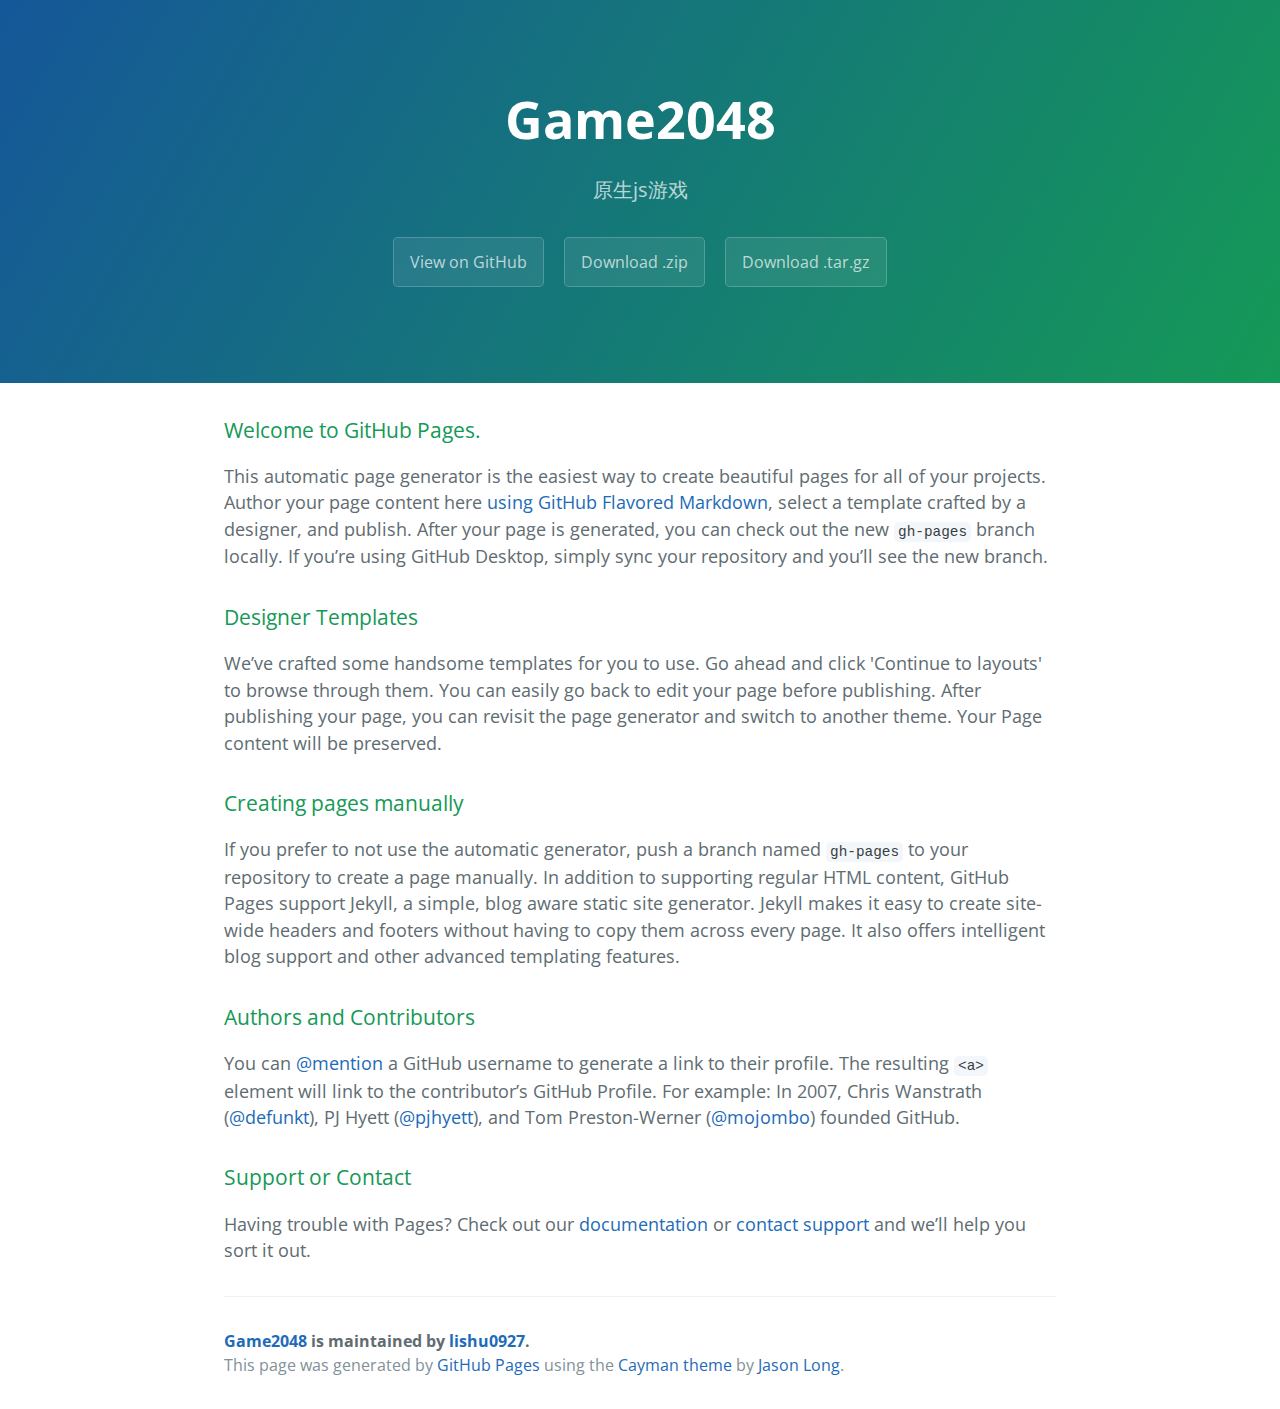
==== index.html @ 7d84e9fc "Create gh-pages branch via GitHub" ====
<!DOCTYPE html>
<html lang="en-us">
  <head>
    <meta charset="UTF-8">
    <title>Game2048 by lishu0927</title>
    <meta name="viewport" content="width=device-width, initial-scale=1">
    <link rel="stylesheet" type="text/css" href="stylesheets/normalize.css" media="screen">
    <link href='https://fonts.googleapis.com/css?family=Open+Sans:400,700' rel='stylesheet' type='text/css'>
    <link rel="stylesheet" type="text/css" href="stylesheets/stylesheet.css" media="screen">
    <link rel="stylesheet" type="text/css" href="stylesheets/github-light.css" media="screen">
  </head>
  <body>
    <section class="page-header">
      <h1 class="project-name">Game2048</h1>
      <h2 class="project-tagline">原生js游戏</h2>
      <a href="https://github.com/lishu0927/game2048" class="btn">View on GitHub</a>
      <a href="https://github.com/lishu0927/game2048/zipball/master" class="btn">Download .zip</a>
      <a href="https://github.com/lishu0927/game2048/tarball/master" class="btn">Download .tar.gz</a>
    </section>

    <section class="main-content">
      <h3>
<a id="welcome-to-github-pages" class="anchor" href="#welcome-to-github-pages" aria-hidden="true"><span aria-hidden="true" class="octicon octicon-link"></span></a>Welcome to GitHub Pages.</h3>

<p>This automatic page generator is the easiest way to create beautiful pages for all of your projects. Author your page content here <a href="https://guides.github.com/features/mastering-markdown/">using GitHub Flavored Markdown</a>, select a template crafted by a designer, and publish. After your page is generated, you can check out the new <code>gh-pages</code> branch locally. If you’re using GitHub Desktop, simply sync your repository and you’ll see the new branch.</p>

<h3>
<a id="designer-templates" class="anchor" href="#designer-templates" aria-hidden="true"><span aria-hidden="true" class="octicon octicon-link"></span></a>Designer Templates</h3>

<p>We’ve crafted some handsome templates for you to use. Go ahead and click 'Continue to layouts' to browse through them. You can easily go back to edit your page before publishing. After publishing your page, you can revisit the page generator and switch to another theme. Your Page content will be preserved.</p>

<h3>
<a id="creating-pages-manually" class="anchor" href="#creating-pages-manually" aria-hidden="true"><span aria-hidden="true" class="octicon octicon-link"></span></a>Creating pages manually</h3>

<p>If you prefer to not use the automatic generator, push a branch named <code>gh-pages</code> to your repository to create a page manually. In addition to supporting regular HTML content, GitHub Pages support Jekyll, a simple, blog aware static site generator. Jekyll makes it easy to create site-wide headers and footers without having to copy them across every page. It also offers intelligent blog support and other advanced templating features.</p>

<h3>
<a id="authors-and-contributors" class="anchor" href="#authors-and-contributors" aria-hidden="true"><span aria-hidden="true" class="octicon octicon-link"></span></a>Authors and Contributors</h3>

<p>You can <a href="https://help.github.com/articles/basic-writing-and-formatting-syntax/#mentioning-users-and-teams" class="user-mention">@mention</a> a GitHub username to generate a link to their profile. The resulting <code>&lt;a&gt;</code> element will link to the contributor’s GitHub Profile. For example: In 2007, Chris Wanstrath (<a href="https://github.com/defunkt" class="user-mention">@defunkt</a>), PJ Hyett (<a href="https://github.com/pjhyett" class="user-mention">@pjhyett</a>), and Tom Preston-Werner (<a href="https://github.com/mojombo" class="user-mention">@mojombo</a>) founded GitHub.</p>

<h3>
<a id="support-or-contact" class="anchor" href="#support-or-contact" aria-hidden="true"><span aria-hidden="true" class="octicon octicon-link"></span></a>Support or Contact</h3>

<p>Having trouble with Pages? Check out our <a href="https://help.github.com/pages">documentation</a> or <a href="https://github.com/contact">contact support</a> and we’ll help you sort it out.</p>

      <footer class="site-footer">
        <span class="site-footer-owner"><a href="https://github.com/lishu0927/game2048">Game2048</a> is maintained by <a href="https://github.com/lishu0927">lishu0927</a>.</span>

        <span class="site-footer-credits">This page was generated by <a href="https://pages.github.com">GitHub Pages</a> using the <a href="https://github.com/jasonlong/cayman-theme">Cayman theme</a> by <a href="https://twitter.com/jasonlong">Jason Long</a>.</span>
      </footer>

    </section>

  
  </body>
</html>
---- stylesheets/stylesheet.css ----
* {
  box-sizing: border-box; }

body {
  padding: 0;
  margin: 0;
  font-family: "Open Sans", "Helvetica Neue", Helvetica, Arial, sans-serif;
  font-size: 16px;
  line-height: 1.5;
  color: #606c71; }

a {
  color: #1e6bb8;
  text-decoration: none; }
  a:hover {
    text-decoration: underline; }

.btn {
  display: inline-block;
  margin-bottom: 1rem;
  color: rgba(255, 255, 255, 0.7);
  background-color: rgba(255, 255, 255, 0.08);
  border-color: rgba(255, 255, 255, 0.2);
  border-style: solid;
  border-width: 1px;
  border-radius: 0.3rem;
  transition: color 0.2s, background-color 0.2s, border-color 0.2s; }
  .btn + .btn {
    margin-left: 1rem; }

.btn:hover {
  color: rgba(255, 255, 255, 0.8);
  text-decoration: none;
  background-color: rgba(255, 255, 255, 0.2);
  border-color: rgba(255, 255, 255, 0.3); }

@media screen and (min-width: 64em) {
  .btn {
    padding: 0.75rem 1rem; } }

@media screen and (min-width: 42em) and (max-width: 64em) {
  .btn {
    padding: 0.6rem 0.9rem;
    font-size: 0.9rem; } }

@media screen and (max-width: 42em) {
  .btn {
    display: block;
    width: 100%;
    padding: 0.75rem;
    font-size: 0.9rem; }
    .btn + .btn {
      margin-top: 1rem;
      margin-left: 0; } }

.page-header {
  color: #fff;
  text-align: center;
  background-color: #159957;
  background-image: linear-gradient(120deg, #155799, #159957); }

@media screen and (min-width: 64em) {
  .page-header {
    padding: 5rem 6rem; } }

@media screen and (min-width: 42em) and (max-width: 64em) {
  .page-header {
    padding: 3rem 4rem; } }

@media screen and (max-width: 42em) {
  .page-header {
    padding: 2rem 1rem; } }

.project-name {
  margin-top: 0;
  margin-bottom: 0.1rem; }

@media screen and (min-width: 64em) {
  .project-name {
    font-size: 3.25rem; } }

@media screen and (min-width: 42em) and (max-width: 64em) {
  .project-name {
    font-size: 2.25rem; } }

@media screen and (max-width: 42em) {
  .project-name {
    font-size: 1.75rem; } }

.project-tagline {
  margin-bottom: 2rem;
  font-weight: normal;
  opacity: 0.7; }

@media screen and (min-width: 64em) {
  .project-tagline {
    font-size: 1.25rem; } }

@media screen and (min-width: 42em) and (max-width: 64em) {
  .project-tagline {
    font-size: 1.15rem; } }

@media screen and (max-width: 42em) {
  .project-tagline {
    font-size: 1rem; } }

.main-content :first-child {
  margin-top: 0; }
.main-content img {
  max-width: 100%; }
.main-content h1, .main-content h2, .main-content h3, .main-content h4, .main-content h5, .main-content h6 {
  margin-top: 2rem;
  margin-bottom: 1rem;
  font-weight: normal;
  color: #159957; }
.main-content p {
  margin-bottom: 1em; }
.main-content code {
  padding: 2px 4px;
  font-family: Consolas, "Liberation Mono", Menlo, Courier, monospace;
  font-size: 0.9rem;
  color: #383e41;
  background-color: #f3f6fa;
  border-radius: 0.3rem; }
.main-content pre {
  padding: 0.8rem;
  margin-top: 0;
  margin-bottom: 1rem;
  font: 1rem Consolas, "Liberation Mono", Menlo, Courier, monospace;
  color: #567482;
  word-wrap: normal;
  background-color: #f3f6fa;
  border: solid 1px #dce6f0;
  border-radius: 0.3rem; }
  .main-content pre > code {
    padding: 0;
    margin: 0;
    font-size: 0.9rem;
    color: #567482;
    word-break: normal;
    white-space: pre;
    background: transparent;
    border: 0; }
.main-content .highlight {
  margin-bottom: 1rem; }
  .main-content .highlight pre {
    margin-bottom: 0;
    word-break: normal; }
.main-content .highlight pre, .main-content pre {
  padding: 0.8rem;
  overflow: auto;
  font-size: 0.9rem;
  line-height: 1.45;
  border-radius: 0.3rem; }
.main-content pre code, .main-content pre tt {
  display: inline;
  max-width: initial;
  padding: 0;
  margin: 0;
  overflow: initial;
  line-height: inherit;
  word-wrap: normal;
  background-color: transparent;
  border: 0; }
  .main-content pre code:before, .main-content pre code:after, .main-content pre tt:before, .main-content pre tt:after {
    content: normal; }
.main-content ul, .main-content ol {
  margin-top: 0; }
.main-content blockquote {
  padding: 0 1rem;
  margin-left: 0;
  color: #819198;
  border-left: 0.3rem solid #dce6f0; }
  .main-content blockquote > :first-child {
    margin-top: 0; }
  .main-content blockquote > :last-child {
    margin-bottom: 0; }
.main-content table {
  display: block;
  width: 100%;
  overflow: auto;
  word-break: normal;
  word-break: keep-all; }
  .main-content table th {
    font-weight: bold; }
  .main-content table th, .main-content table td {
    padding: 0.5rem 1rem;
    border: 1px solid #e9ebec; }
.main-content dl {
  padding: 0; }
  .main-content dl dt {
    padding: 0;
    margin-top: 1rem;
    font-size: 1rem;
    font-weight: bold; }
  .main-content dl dd {
    padding: 0;
    margin-bottom: 1rem; }
.main-content hr {
  height: 2px;
  padding: 0;
  margin: 1rem 0;
  background-color: #eff0f1;
  border: 0; }

@media screen and (min-width: 64em) {
  .main-content {
    max-width: 64rem;
    padding: 2rem 6rem;
    margin: 0 auto;
    font-size: 1.1rem; } }

@media screen and (min-width: 42em) and (max-width: 64em) {
  .main-content {
    padding: 2rem 4rem;
    font-size: 1.1rem; } }

@media screen and (max-width: 42em) {
  .main-content {
    padding: 2rem 1rem;
    font-size: 1rem; } }

.site-footer {
  padding-top: 2rem;
  margin-top: 2rem;
  border-top: solid 1px #eff0f1; }

.site-footer-owner {
  display: block;
  font-weight: bold; }

.site-footer-credits {
  color: #819198; }

@media screen and (min-width: 64em) {
  .site-footer {
    font-size: 1rem; } }

@media screen and (min-width: 42em) and (max-width: 64em) {
  .site-footer {
    font-size: 1rem; } }

@media screen and (max-width: 42em) {
  .site-footer {
    font-size: 0.9rem; } }
---- stylesheets/github-light.css ----
/*
The MIT License (MIT)

Copyright (c) 2015 GitHub, Inc.

Permission is hereby granted, free of charge, to any person obtaining a copy
of this software and associated documentation files (the "Software"), to deal
in the Software without restriction, including without limitation the rights
to use, copy, modify, merge, publish, distribute, sublicense, and/or sell
copies of the Software, and to permit persons to whom the Software is
furnished to do so, subject to the following conditions:

The above copyright notice and this permission notice shall be included in all
copies or substantial portions of the Software.

THE SOFTWARE IS PROVIDED "AS IS", WITHOUT WARRANTY OF ANY KIND, EXPRESS OR
IMPLIED, INCLUDING BUT NOT LIMITED TO THE WARRANTIES OF MERCHANTABILITY,
FITNESS FOR A PARTICULAR PURPOSE AND NONINFRINGEMENT. IN NO EVENT SHALL THE
AUTHORS OR COPYRIGHT HOLDERS BE LIABLE FOR ANY CLAIM, DAMAGES OR OTHER
LIABILITY, WHETHER IN AN ACTION OF CONTRACT, TORT OR OTHERWISE, ARISING FROM,
OUT OF OR IN CONNECTION WITH THE SOFTWARE OR THE USE OR OTHER DEALINGS IN THE
SOFTWARE.

*/

.pl-c /* comment */ {
  color: #969896;
}

.pl-c1      /* constant, markup.raw, meta.diff.header, meta.module-reference, meta.property-name, support, support.constant, support.variable, variable.other.constant */,
.pl-s .pl-v /* string variable */ {
  color: #0086b3;
}

.pl-e  /* entity */,
.pl-en /* entity.name */ {
  color: #795da3;
}

.pl-s .pl-s1 /* string source */,
.pl-smi      /* storage.modifier.import, storage.modifier.package, storage.type.java, variable.other, variable.parameter.function */ {
  color: #333;
}

.pl-ent /* entity.name.tag */ {
  color: #63a35c;
}

.pl-k /* keyword, storage, storage.type */ {
  color: #a71d5d;
}

.pl-pds              /* punctuation.definition.string, string.regexp.character-class */,
.pl-s                /* string */,
.pl-s .pl-pse .pl-s1 /* string punctuation.section.embedded source */,
.pl-sr               /* string.regexp */,
.pl-sr .pl-cce       /* string.regexp constant.character.escape */,
.pl-sr .pl-sra       /* string.regexp string.regexp.arbitrary-repitition */,
.pl-sr .pl-sre       /* string.regexp source.ruby.embedded */ {
  color: #183691;
}

.pl-v /* variable */ {
  color: #ed6a43;
}

.pl-id /* invalid.deprecated */ {
  color: #b52a1d;
}

.pl-ii /* invalid.illegal */ {
  background-color: #b52a1d;
  color: #f8f8f8;
}

.pl-sr .pl-cce /* string.regexp constant.character.escape */ {
  color: #63a35c;
  font-weight: bold;
}

.pl-ml /* markup.list */ {
  color: #693a17;
}

.pl-mh        /* markup.heading */,
.pl-mh .pl-en /* markup.heading entity.name */,
.pl-ms        /* meta.separator */ {
  color: #1d3e81;
  font-weight: bold;
}

.pl-mq /* markup.quote */ {
  color: #008080;
}

.pl-mi /* markup.italic */ {
  color: #333;
  font-style: italic;
}

.pl-mb /* markup.bold */ {
  color: #333;
  font-weight: bold;
}

.pl-md /* markup.deleted, meta.diff.header.from-file */ {
  background-color: #ffecec;
  color: #bd2c00;
}

.pl-mi1 /* markup.inserted, meta.diff.header.to-file */ {
  background-color: #eaffea;
  color: #55a532;
}

.pl-mdr /* meta.diff.range */ {
  color: #795da3;
  font-weight: bold;
}

.pl-mo /* meta.output */ {
  color: #1d3e81;
}
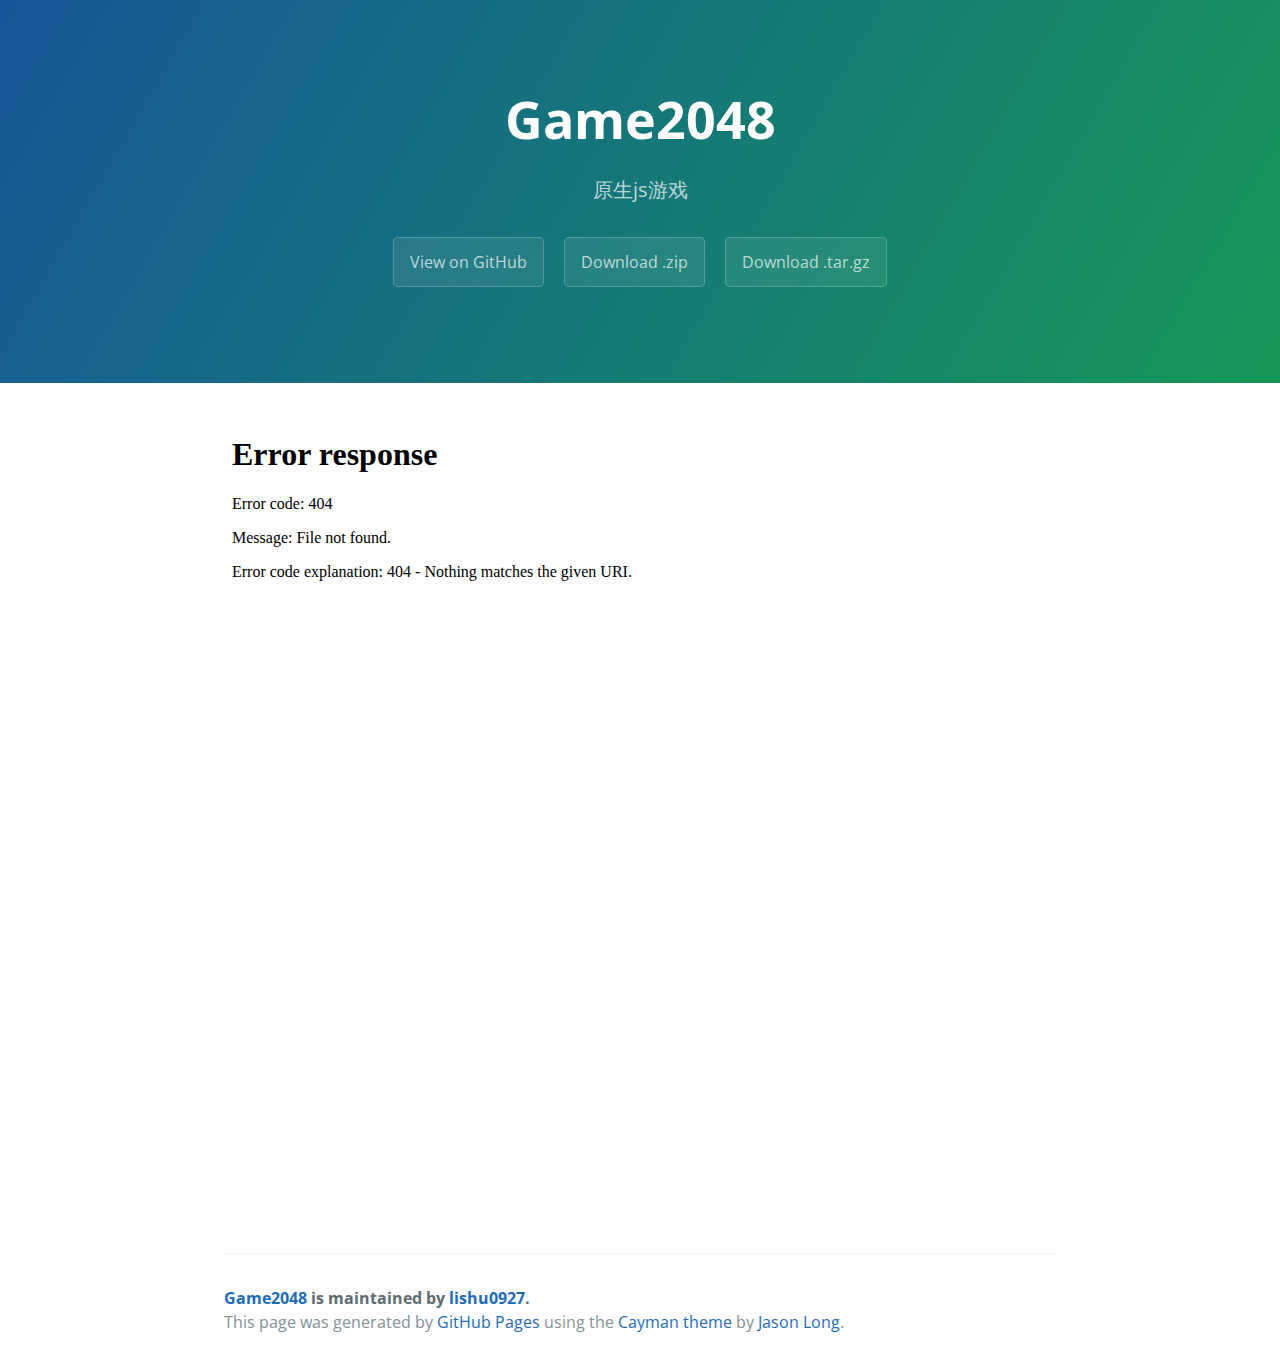
==== commit 21b350a4: "Update index.html" ====
--- a/index.html
+++ b/index.html
@@ -19,31 +19,7 @@
     </section>
 
     <section class="main-content">
-      <h3>
-<a id="welcome-to-github-pages" class="anchor" href="#welcome-to-github-pages" aria-hidden="true"><span aria-hidden="true" class="octicon octicon-link"></span></a>Welcome to GitHub Pages.</h3>
-
-<p>This automatic page generator is the easiest way to create beautiful pages for all of your projects. Author your page content here <a href="https://guides.github.com/features/mastering-markdown/">using GitHub Flavored Markdown</a>, select a template crafted by a designer, and publish. After your page is generated, you can check out the new <code>gh-pages</code> branch locally. If you’re using GitHub Desktop, simply sync your repository and you’ll see the new branch.</p>
-
-<h3>
-<a id="designer-templates" class="anchor" href="#designer-templates" aria-hidden="true"><span aria-hidden="true" class="octicon octicon-link"></span></a>Designer Templates</h3>
-
-<p>We’ve crafted some handsome templates for you to use. Go ahead and click 'Continue to layouts' to browse through them. You can easily go back to edit your page before publishing. After publishing your page, you can revisit the page generator and switch to another theme. Your Page content will be preserved.</p>
-
-<h3>
-<a id="creating-pages-manually" class="anchor" href="#creating-pages-manually" aria-hidden="true"><span aria-hidden="true" class="octicon octicon-link"></span></a>Creating pages manually</h3>
-
-<p>If you prefer to not use the automatic generator, push a branch named <code>gh-pages</code> to your repository to create a page manually. In addition to supporting regular HTML content, GitHub Pages support Jekyll, a simple, blog aware static site generator. Jekyll makes it easy to create site-wide headers and footers without having to copy them across every page. It also offers intelligent blog support and other advanced templating features.</p>
-
-<h3>
-<a id="authors-and-contributors" class="anchor" href="#authors-and-contributors" aria-hidden="true"><span aria-hidden="true" class="octicon octicon-link"></span></a>Authors and Contributors</h3>
-
-<p>You can <a href="https://help.github.com/articles/basic-writing-and-formatting-syntax/#mentioning-users-and-teams" class="user-mention">@mention</a> a GitHub username to generate a link to their profile. The resulting <code>&lt;a&gt;</code> element will link to the contributor’s GitHub Profile. For example: In 2007, Chris Wanstrath (<a href="https://github.com/defunkt" class="user-mention">@defunkt</a>), PJ Hyett (<a href="https://github.com/pjhyett" class="user-mention">@pjhyett</a>), and Tom Preston-Werner (<a href="https://github.com/mojombo" class="user-mention">@mojombo</a>) founded GitHub.</p>
-
-<h3>
-<a id="support-or-contact" class="anchor" href="#support-or-contact" aria-hidden="true"><span aria-hidden="true" class="octicon octicon-link"></span></a>Support or Contact</h3>
-
-<p>Having trouble with Pages? Check out our <a href="https://help.github.com/pages">documentation</a> or <a href="https://github.com/contact">contact support</a> and we’ll help you sort it out.</p>
-
+      <iframe src="main/index.html" width="100%" height="800px" frameborder="0" scrolling="no"></iframe>
       <footer class="site-footer">
         <span class="site-footer-owner"><a href="https://github.com/lishu0927/game2048">Game2048</a> is maintained by <a href="https://github.com/lishu0927">lishu0927</a>.</span>
 
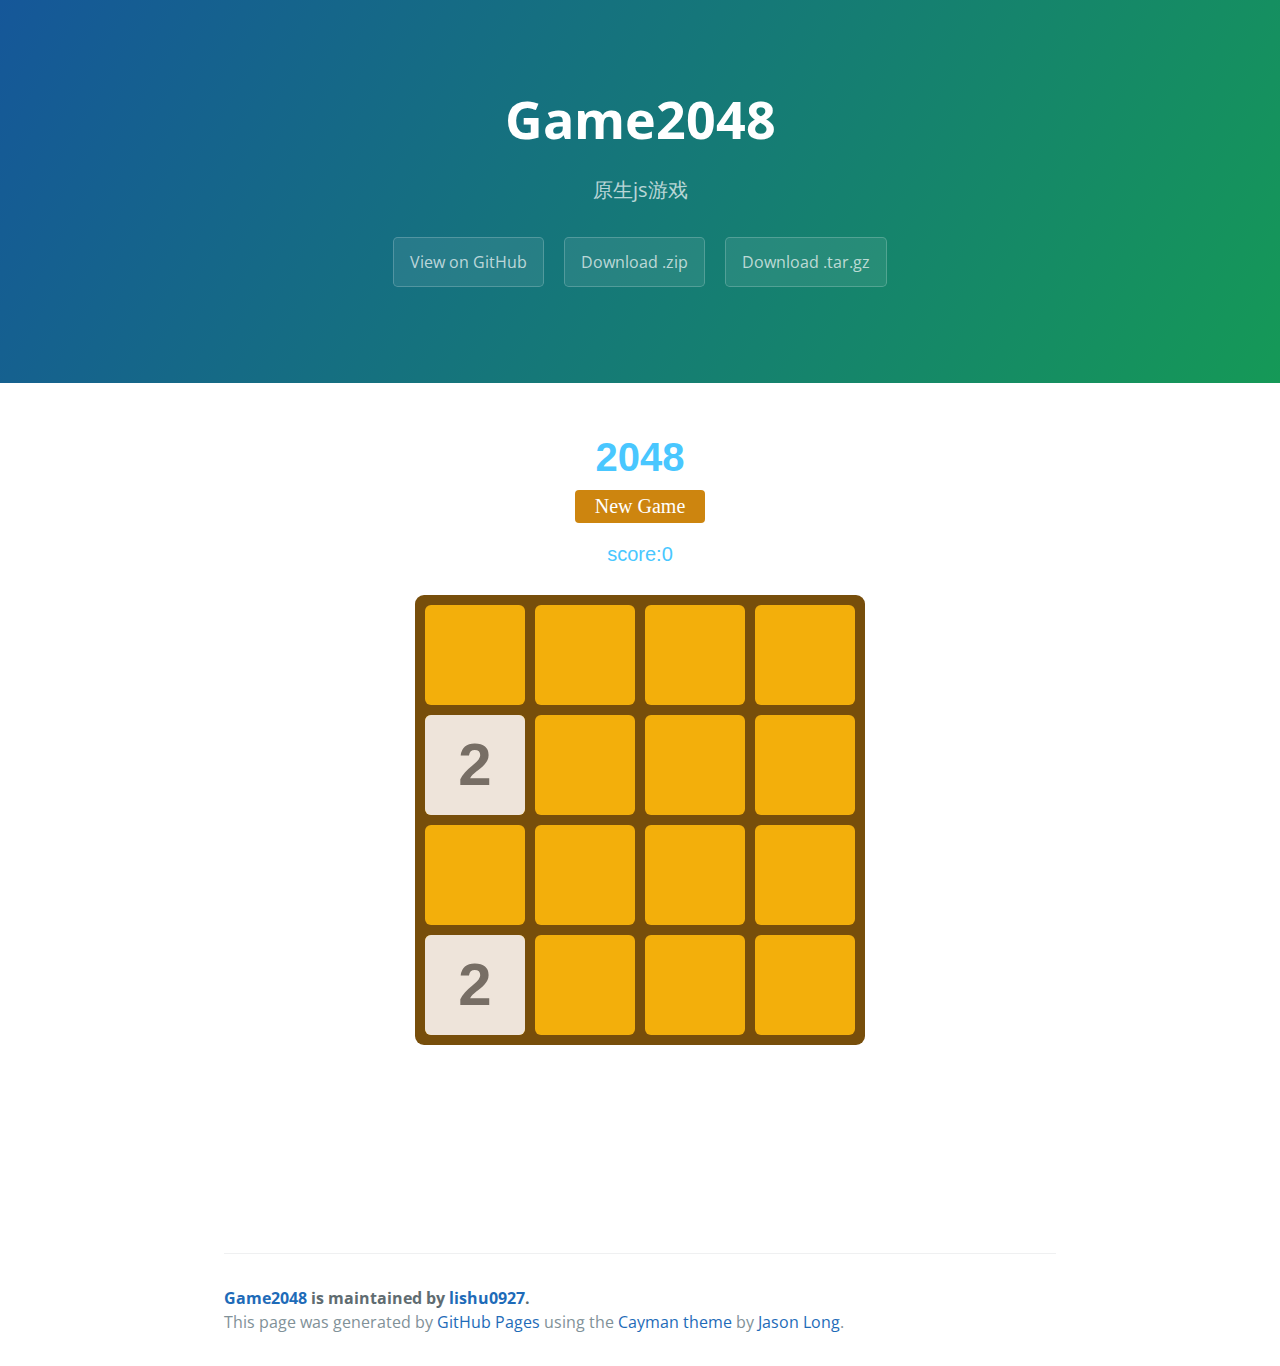
==== commit 501061a0: "Update index.html" ====
--- a/index.html
+++ b/index.html
@@ -19,7 +19,7 @@
     </section>
 
     <section class="main-content">
-      <iframe src="main/index.html" width="100%" height="800px" frameborder="0" scrolling="no"></iframe>
+      <iframe src="2048.html" width="100%" height="800px" frameborder="0" scrolling="no"></iframe>
       <footer class="site-footer">
         <span class="site-footer-owner"><a href="https://github.com/lishu0927/game2048">Game2048</a> is maintained by <a href="https://github.com/lishu0927">lishu0927</a>.</span>
 
